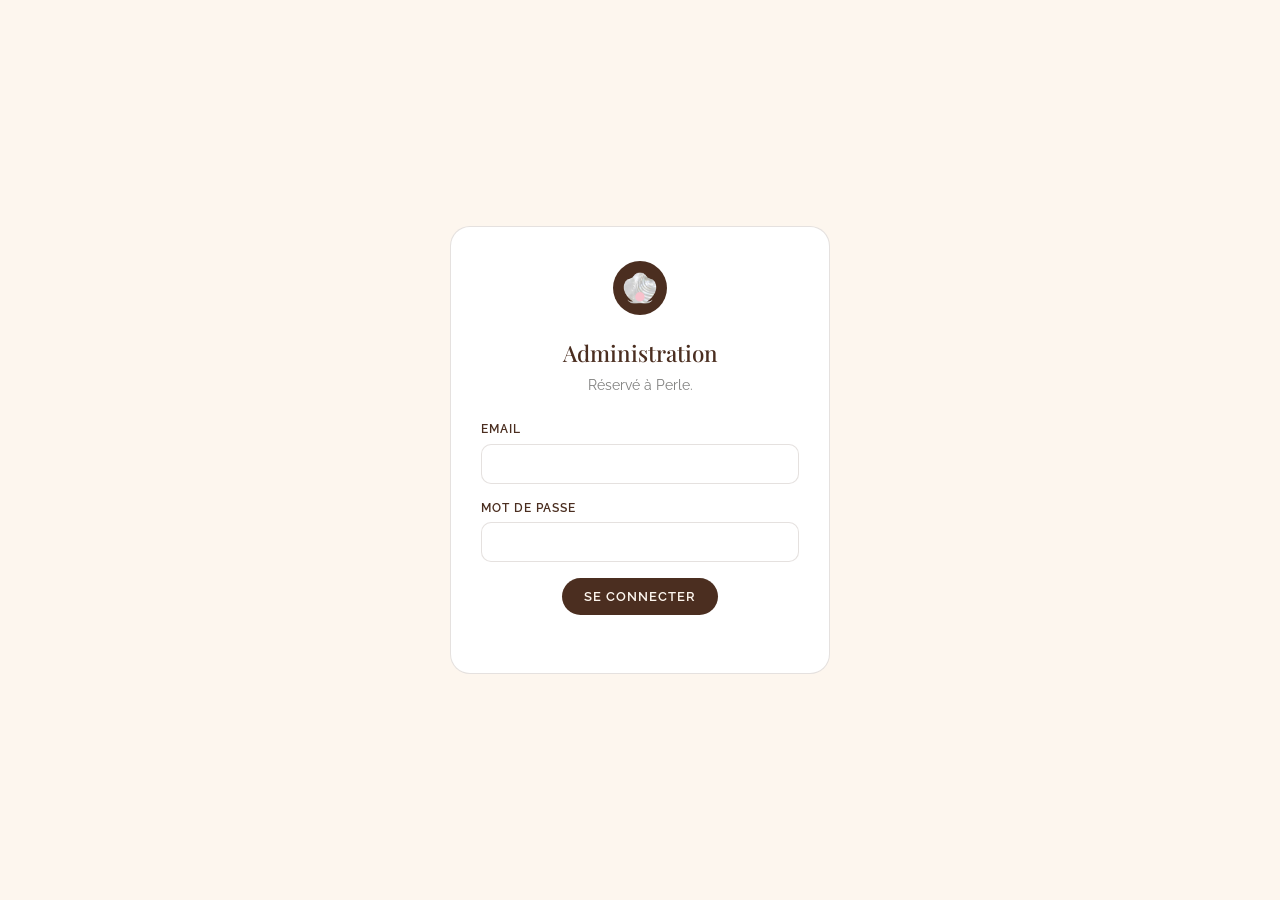
==== admin/index.html @ dd864537 "Ajoute l'interface d'administration Le moteur existait mais aucun ecran ne permettait de s'en servir" ====
<!DOCTYPE html>
<html lang="fr" translate="no">
<head>
  <meta charset="UTF-8">
  <meta name="google" content="notranslate">
  <meta name="viewport" content="width=device-width, initial-scale=1.0">
  <title>Administration — Perle</title>
  <meta name="robots" content="noindex, nofollow">
  <meta name="theme-color" content="#4B2E20">
  <link rel="icon" type="image/png" href="/favicon.png">
  <link rel="preconnect" href="https://fonts.googleapis.com">
  <link rel="preconnect" href="https://fonts.gstatic.com" crossorigin>
  <link href="https://fonts.googleapis.com/css2?family=Playfair+Display:wght@400;500;600&family=Raleway:wght@300;400;500;600;700&display=swap" rel="stylesheet">
  <link rel="stylesheet" href="admin.css?v=1">
</head>
<body>

<!-- ── Connexion ─────────────────────────────────────────────────────── -->
<section id="vueConnexion" class="connexion" hidden>
  <form class="carte-connexion" id="formConnexion" novalidate>
    <img src="/logo-petit.png" alt="" width="54" height="54">
    <h1>Administration</h1>
    <p class="sous">Réservé à Perle.</p>
    <label for="email">Email</label>
    <input id="email" name="email" type="email" required autocomplete="username">
    <label for="motdepasse">Mot de passe</label>
    <input id="motdepasse" name="motdepasse" type="password" required autocomplete="current-password">
    <button type="submit" class="bouton">Se connecter</button>
    <p class="erreur" id="erreurConnexion" role="alert"></p>
  </form>
</section>

<!-- ── Administration ────────────────────────────────────────────────── -->
<div id="vueAdmin" hidden>
  <header class="entete">
    <div class="entete-gauche">
      <img src="/logo-petit.png" alt="" width="34" height="34">
      <span class="marque">Perle</span>
      <span class="badge">Administration</span>
    </div>
    <div class="entete-droite">
      <a href="/" class="lien-discret">Voir le site</a>
      <button type="button" class="lien-discret" id="boutonDeconnexion">Se déconnecter</button>
    </div>
  </header>

  <nav class="onglets" aria-label="Sections">
    <a href="#planning" data-onglet="planning">Planning</a>
    <a href="#clientes" data-onglet="clientes">Clientes</a>
  </nav>

  <main class="contenu">
    <!-- Planning -->
    <section id="ongletPlanning" class="onglet-vue">
      <div class="titre-ligne">
        <h2>Cours &amp; stages</h2>
        <button type="button" class="bouton" id="boutonNouvelle">Nouvelle séance</button>
      </div>
      <div id="listePlanning" class="chargement">Chargement…</div>
    </section>

    <!-- Clientes -->
    <section id="ongletClientes" class="onglet-vue" hidden>
      <div class="titre-ligne">
        <h2>Clientes</h2>
        <input type="search" id="rechercheCliente" placeholder="Rechercher un nom, un email…" aria-label="Rechercher une cliente">
      </div>
      <div id="listeClientes" class="chargement">Chargement…</div>
    </section>

    <!-- Fiche d'une séance -->
    <section id="ongletSeance" class="onglet-vue" hidden>
      <button type="button" class="retour" id="boutonRetour">← Retour au planning</button>
      <div id="ficheSeance"></div>
    </section>
  </main>
</div>

<!-- ── Formulaire de séance, en panneau latéral ──────────────────────── -->
<div class="voile" id="voile" hidden></div>
<aside class="panneau" id="panneauSeance" hidden aria-label="Séance">
  <form id="formSeance" novalidate>
    <div class="panneau-entete">
      <h2 id="titrePanneau">Nouvelle séance</h2>
      <button type="button" class="fermer" id="fermerPanneau" aria-label="Fermer">✕</button>
    </div>

    <input type="hidden" name="id" id="champId">

    <div class="duo">
      <label>Format
        <select name="type" id="champType">
          <option value="cours">Cours</option>
          <option value="stage">Stage</option>
        </select>
      </label>
      <label>Discipline
        <select name="discipline" id="champDiscipline">
          <option>Yoga</option><option>Pilates</option><option>Méditation</option>
          <option>Respiration</option><option>Barre</option><option>Stretching</option>
        </select>
      </label>
    </div>

    <label>Titre
      <input name="titre" id="champTitre" required placeholder="Pilates au lever du soleil">
    </label>

    <label>Lieu
      <input name="lieu" id="champLieu" required placeholder="Hôtel Belles Rives, Antibes">
    </label>

    <div class="duo">
      <label>Date
        <input type="date" name="date" id="champDate" required>
      </label>
      <div class="duo">
        <label>Début <input type="time" name="heureDebut" id="champHeureDebut" required></label>
        <label>Fin <input type="time" name="heureFin" id="champHeureFin" required></label>
      </div>
    </div>

    <div class="duo">
      <label>Places
        <input type="number" name="capacite" id="champCapacite" min="1" required placeholder="12">
      </label>
      <label>Coût en crédits
        <input type="number" name="cout_credits" id="champCout" min="0" value="1">
      </label>
    </div>

    <label>Prix en euros
      <input type="number" name="prix" id="champPrix" min="0" step="1" value="0">
      <span class="aide">Pour un stage réglé directement. Laissez 0 pour un cours payé en crédits.</span>
    </label>

    <label>Description
      <textarea name="description" id="champDescription" rows="3" placeholder="Déroulé, niveau, matériel fourni…"></textarea>
    </label>

    <label>Statut
      <select name="statut" id="champStatut">
        <option value="brouillon">Brouillon — invisible sur le site</option>
        <option value="publiee">Publiée — réservable</option>
        <option value="annulee">Annulée</option>
      </select>
    </label>

    <p class="erreur" id="erreurSeance" role="alert"></p>

    <div class="panneau-actions">
      <button type="submit" class="bouton" id="boutonEnregistrer">Publier</button>
      <button type="button" class="bouton-danger" id="boutonSupprimer" hidden>Supprimer</button>
    </div>
  </form>
</aside>

<div class="message" id="message" role="status" hidden></div>

<script src="admin.js?v=1"></script>
</body>
</html>
---- admin/admin.css ----
/* ============================================================
   PERLE — Administration
   Outil de travail : dense, lisible, rapide. Il reprend la charte
   du site sans ses effets, qui ralentiraient un usage quotidien.
   ============================================================ */

:root {
  --marron: #4B2E20;
  --rose:   #F8C1CC;
  --creme:  #E6D7B8;
  --perle:  #FDF6EE;
  --encre:  #2C2C2A;
  --bord:   rgba(75, 46, 32, .14);
}

* { box-sizing: border-box; }

body {
  margin: 0;
  font-family: 'Raleway', system-ui, sans-serif;
  background: var(--perle);
  color: var(--encre);
  font-size: 15px;
  line-height: 1.55;
}

h1, h2, h3 { font-family: 'Playfair Display', Georgia, serif; font-weight: 500; color: var(--marron); }

/* ── Connexion ───────────────────────────────────────────────── */
.connexion { min-height: 100vh; display: grid; place-items: center; padding: 20px; }
.carte-connexion {
  width: 100%; max-width: 380px; background: #fff; border: 1px solid var(--bord);
  border-radius: 20px; padding: 34px 30px; text-align: center;
}
.carte-connexion img { border-radius: 50%; margin-bottom: 14px; }
.carte-connexion h1 { font-size: 1.4rem; margin: 0 0 4px; }
.carte-connexion .sous { margin: 0 0 24px; font-size: .88rem; opacity: .6; }
.carte-connexion label {
  display: block; text-align: left; font-size: .72rem; letter-spacing: .09em;
  text-transform: uppercase; font-weight: 600; color: var(--marron); margin-bottom: 5px;
}
.carte-connexion input { width: 100%; margin-bottom: 16px; }

/* ── Champs ──────────────────────────────────────────────────── */
input, select, textarea {
  width: 100%; padding: 10px 13px; border: 1px solid var(--bord); border-radius: 10px;
  background: #fff; font-family: inherit; font-size: .94rem; color: var(--encre);
}
input:focus, select:focus, textarea:focus { outline: none; border-color: var(--marron); }
textarea { resize: vertical; }

.bouton {
  display: inline-block; padding: 11px 22px; border: none; border-radius: 999px;
  background: var(--marron); color: var(--perle); font-family: inherit;
  font-size: .8rem; letter-spacing: .08em; text-transform: uppercase;
  font-weight: 600; cursor: pointer;
}
.bouton:hover { opacity: .9; }
.bouton:disabled { opacity: .5; cursor: default; }
.bouton-danger {
  padding: 11px 20px; border: 1px solid rgba(160, 58, 58, .4); border-radius: 999px;
  background: none; color: #A03A3A; font-family: inherit; font-size: .78rem;
  letter-spacing: .06em; text-transform: uppercase; cursor: pointer;
}

.erreur { color: #A03A3A; font-size: .86rem; margin: 10px 0 0; min-height: 1em; }

/* ── En-tête ─────────────────────────────────────────────────── */
.entete {
  display: flex; align-items: center; justify-content: space-between; gap: 16px;
  padding: 14px 24px; background: #fff; border-bottom: 1px solid var(--bord);
  position: sticky; top: 0; z-index: 10; flex-wrap: wrap;
}
.entete-gauche { display: flex; align-items: center; gap: 10px; }
.entete-gauche img { border-radius: 50%; }
.marque { font-family: 'Playfair Display', Georgia, serif; font-size: 1.15rem; color: var(--marron); }
.badge {
  font-size: .64rem; letter-spacing: .12em; text-transform: uppercase;
  font-weight: 600; color: var(--marron); background: var(--creme);
  padding: 3px 9px; border-radius: 999px;
}
.entete-droite { display: flex; gap: 18px; align-items: center; }
.lien-discret {
  background: none; border: none; padding: 0; font-family: inherit; font-size: .84rem;
  color: var(--encre); opacity: .65; text-decoration: none; cursor: pointer;
}
.lien-discret:hover { opacity: 1; text-decoration: underline; text-underline-offset: 3px; }

/* ── Onglets ─────────────────────────────────────────────────── */
.onglets {
  display: flex; gap: 4px; padding: 0 24px; background: #fff;
  border-bottom: 1px solid var(--bord); overflow-x: auto;
}
.onglets a {
  padding: 12px 18px; text-decoration: none; color: var(--encre);
  font-size: .86rem; font-weight: 500; border-bottom: 2px solid transparent;
  white-space: nowrap;
}
.onglets a.actif { color: var(--marron); border-bottom-color: var(--marron); font-weight: 600; }

/* ── Contenu ─────────────────────────────────────────────────── */
.contenu { max-width: 1100px; margin: 0 auto; padding: 28px 24px 60px; }
.titre-ligne {
  display: flex; align-items: center; justify-content: space-between;
  gap: 16px; margin-bottom: 20px; flex-wrap: wrap;
}
.titre-ligne h2 { font-size: 1.5rem; margin: 0; }
.titre-ligne input[type=search] { max-width: 280px; }
.chargement { padding: 40px; text-align: center; opacity: .5; font-size: .9rem; }

.vide {
  padding: 44px 20px; text-align: center; border: 1px dashed var(--bord);
  border-radius: 16px; background: #fff; opacity: .7; font-size: .92rem;
}

/* ── Groupes de séances ──────────────────────────────────────── */
.groupe-titre {
  font-size: .72rem; letter-spacing: .12em; text-transform: uppercase;
  font-weight: 700; color: var(--marron); opacity: .6; margin: 26px 0 10px;
}
.groupe-titre:first-child { margin-top: 0; }

.carte {
  background: #fff; border: 1px solid var(--bord); border-radius: 14px;
  padding: 16px 18px; margin-bottom: 10px; display: flex; gap: 18px;
  align-items: center; cursor: pointer; text-align: left; width: 100%;
  font-family: inherit; font-size: inherit; color: inherit;
}
.carte:hover { border-color: var(--marron); }
.carte.passee { opacity: .55; }

.carte-date {
  flex: none; width: 58px; text-align: center; line-height: 1.1;
  padding-right: 16px; border-right: 1px solid var(--bord);
}
.carte-date b { display: block; font-family: 'Playfair Display', Georgia, serif;
  font-size: 1.5rem; color: var(--marron); }
.carte-date span { font-size: .68rem; text-transform: uppercase; letter-spacing: .07em; opacity: .6; }

.carte-corps { flex: 1; min-width: 0; }
.carte-corps h3 { margin: 0 0 2px; font-size: 1.02rem; }
.carte-meta { font-size: .82rem; opacity: .65; }

.carte-droite { flex: none; text-align: right; display: flex; flex-direction: column; gap: 5px; align-items: flex-end; }
.places { font-size: .9rem; font-weight: 600; color: var(--marron); }
.places.complet { color: #A03A3A; }

.etat {
  font-size: .64rem; letter-spacing: .09em; text-transform: uppercase;
  font-weight: 700; padding: 3px 9px; border-radius: 999px;
}
.etat.publiee  { background: rgba(75,46,32,.9);  color: var(--perle); }
.etat.brouillon { background: var(--creme); color: var(--marron); }
.etat.annulee  { background: rgba(160,58,58,.14); color: #A03A3A; }

/* ── Tableaux ────────────────────────────────────────────────── */
.tableau { width: 100%; background: #fff; border: 1px solid var(--bord);
  border-radius: 14px; border-collapse: separate; border-spacing: 0; overflow: hidden; }
.tableau th {
  text-align: left; font-size: .68rem; letter-spacing: .1em; text-transform: uppercase;
  font-weight: 700; color: var(--marron); background: rgba(230,215,184,.35);
  padding: 10px 14px;
}
.tableau td { padding: 12px 14px; border-top: 1px solid var(--bord); vertical-align: top; font-size: .9rem; }
.tableau tr.annulee { opacity: .45; }
.tableau a { color: var(--marron); }
.enveloppe-tableau { overflow-x: auto; }

/* ── Fiche cliente ───────────────────────────────────────────── */
.cliente {
  background: #fff; border: 1px solid var(--bord); border-radius: 14px;
  padding: 18px; margin-bottom: 10px;
}
.cliente-entete { display: flex; justify-content: space-between; gap: 16px; flex-wrap: wrap; }
.cliente-entete h3 { margin: 0 0 2px; font-size: 1.05rem; }
.cliente-contact { font-size: .86rem; opacity: .75; }
.cliente-contact a { color: var(--marron); }
.cliente-meta { font-size: .78rem; opacity: .55; margin-top: 3px; }
.solde { text-align: right; flex: none; }
.solde b { display: block; font-family: 'Playfair Display', Georgia, serif;
  font-size: 2rem; color: var(--marron); line-height: 1; }
.solde span { font-size: .64rem; letter-spacing: .1em; text-transform: uppercase; opacity: .55; }
.expire { font-size: .74rem; color: var(--marron); opacity: .8; margin-top: 4px; }
.expire.urgent { color: #A03A3A; opacity: 1; font-weight: 600; }

.ligne-credits { display: flex; gap: 8px; flex-wrap: wrap; margin-top: 14px; align-items: flex-start; }
.ligne-credits input[type=number] { width: 78px; flex: none; }
.ligne-credits input[type=text] { flex: 1; min-width: 160px; }
.ligne-credits .bouton { padding: 10px 16px; }

details.historique { margin-top: 10px; }
details.historique summary { cursor: pointer; font-size: .78rem; opacity: .55; }
details.historique summary:hover { opacity: .9; }
details.historique ul { margin: 8px 0 0; padding-left: 18px; font-size: .8rem; opacity: .75; }

/* ── Panneau latéral ─────────────────────────────────────────── */
.voile { position: fixed; inset: 0; background: rgba(44,44,42,.45); z-index: 40; }
.panneau {
  position: fixed; top: 0; right: 0; bottom: 0; width: min(460px, 100%);
  background: var(--perle); z-index: 50; overflow-y: auto; padding: 24px;
  box-shadow: -10px 0 40px rgba(75,46,32,.18);
}
.panneau-entete { display: flex; justify-content: space-between; align-items: center; margin-bottom: 20px; }
.panneau-entete h2 { margin: 0; font-size: 1.25rem; }
.fermer { background: none; border: none; font-size: 1.2rem; cursor: pointer; color: var(--marron); padding: 4px 8px; }
.panneau label {
  display: block; margin-bottom: 14px; font-size: .72rem; letter-spacing: .09em;
  text-transform: uppercase; font-weight: 600; color: var(--marron);
}
.panneau label input, .panneau label select, .panneau label textarea {
  margin-top: 5px; text-transform: none; letter-spacing: normal; font-weight: 400;
}
.duo { display: grid; grid-template-columns: 1fr 1fr; gap: 12px; }
.aide { display: block; margin-top: 4px; font-size: .72rem; text-transform: none;
  letter-spacing: normal; font-weight: 400; opacity: .6; }
.panneau-actions { display: flex; gap: 12px; align-items: center; margin-top: 8px; flex-wrap: wrap; }

.retour { background: none; border: none; padding: 0 0 16px; font-family: inherit;
  font-size: .86rem; color: var(--marron); cursor: pointer; }
.retour:hover { text-decoration: underline; text-underline-offset: 3px; }

/* ── Message flottant ────────────────────────────────────────── */
.message {
  position: fixed; left: 50%; bottom: 26px; transform: translateX(-50%);
  background: var(--marron); color: var(--perle); padding: 12px 22px;
  border-radius: 999px; font-size: .88rem; z-index: 60; max-width: 90vw;
  box-shadow: 0 8px 30px rgba(75,46,32,.3);
}
.message.echec { background: #A03A3A; }

@media (max-width: 640px) {
  .contenu { padding: 20px 16px 50px; }
  .entete, .onglets { padding-left: 16px; padding-right: 16px; }
  .duo { grid-template-columns: 1fr; }
  .carte { gap: 12px; padding: 14px; }
  .carte-droite { align-items: flex-end; }
  .titre-ligne input[type=search] { max-width: none; width: 100%; }
}
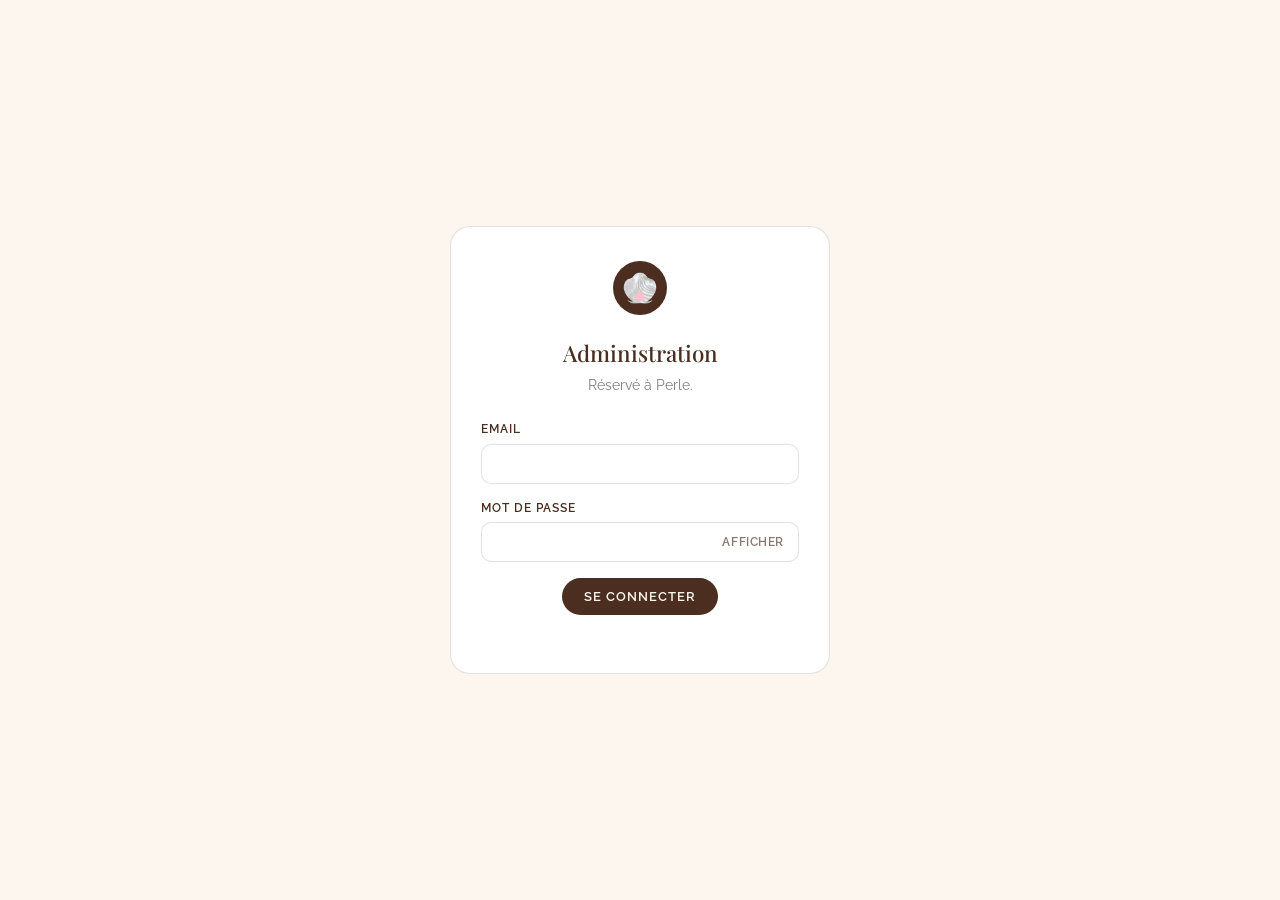
==== commit e649d21b: "Rend visible ce qui se passe a la connexion « Rien ne se passe » venait d'un message d'erreur trop d" ====
--- a/admin/index.html
+++ b/admin/index.html
@@ -11,7 +11,7 @@
   <link rel="preconnect" href="https://fonts.googleapis.com">
   <link rel="preconnect" href="https://fonts.gstatic.com" crossorigin>
   <link href="https://fonts.googleapis.com/css2?family=Playfair+Display:wght@400;500;600&family=Raleway:wght@300;400;500;600;700&display=swap" rel="stylesheet">
-  <link rel="stylesheet" href="admin.css?v=1">
+  <link rel="stylesheet" href="admin.css?v=2">
 </head>
 <body>
 
@@ -24,7 +24,10 @@
     <label for="email">Email</label>
     <input id="email" name="email" type="email" required autocomplete="username">
     <label for="motdepasse">Mot de passe</label>
-    <input id="motdepasse" name="motdepasse" type="password" required autocomplete="current-password">
+    <div class="champ-mdp">
+      <input id="motdepasse" name="motdepasse" type="password" required autocomplete="current-password">
+      <button type="button" id="voirMdp" aria-label="Afficher le mot de passe">Afficher</button>
+    </div>
     <button type="submit" class="bouton">Se connecter</button>
     <p class="erreur" id="erreurConnexion" role="alert"></p>
   </form>
@@ -157,6 +160,6 @@
 
 <div class="message" id="message" role="status" hidden></div>
 
-<script src="admin.js?v=1"></script>
+<script src="admin.js?v=2"></script>
 </body>
 </html>
--- a/admin/admin.css
+++ b/admin/admin.css
@@ -64,6 +64,23 @@
 }
 
 .erreur { color: #A03A3A; font-size: .86rem; margin: 10px 0 0; min-height: 1em; }
+.carte-connexion .erreur:not(:empty) {
+  background: rgba(160, 58, 58, .1); border: 1px solid rgba(160, 58, 58, .3);
+  border-radius: 10px; padding: 11px 14px; margin-top: 16px; text-align: left;
+  font-weight: 500; line-height: 1.45;
+}
+
+/* Voir ce que contient reellement le champ : les navigateurs y placent
+   parfois un mot de passe enregistre a la place de ce qui est tape. */
+.champ-mdp { position: relative; margin-bottom: 16px; }
+.champ-mdp input { margin-bottom: 0; padding-right: 76px; }
+.champ-mdp button {
+  position: absolute; right: 7px; top: 50%; transform: translateY(-50%);
+  background: none; border: none; padding: 5px 8px; cursor: pointer;
+  font-family: inherit; font-size: .72rem; letter-spacing: .05em;
+  text-transform: uppercase; font-weight: 600; color: var(--marron); opacity: .65;
+}
+.champ-mdp button:hover { opacity: 1; }
 
 /* ── En-tête ─────────────────────────────────────────────────── */
 .entete {
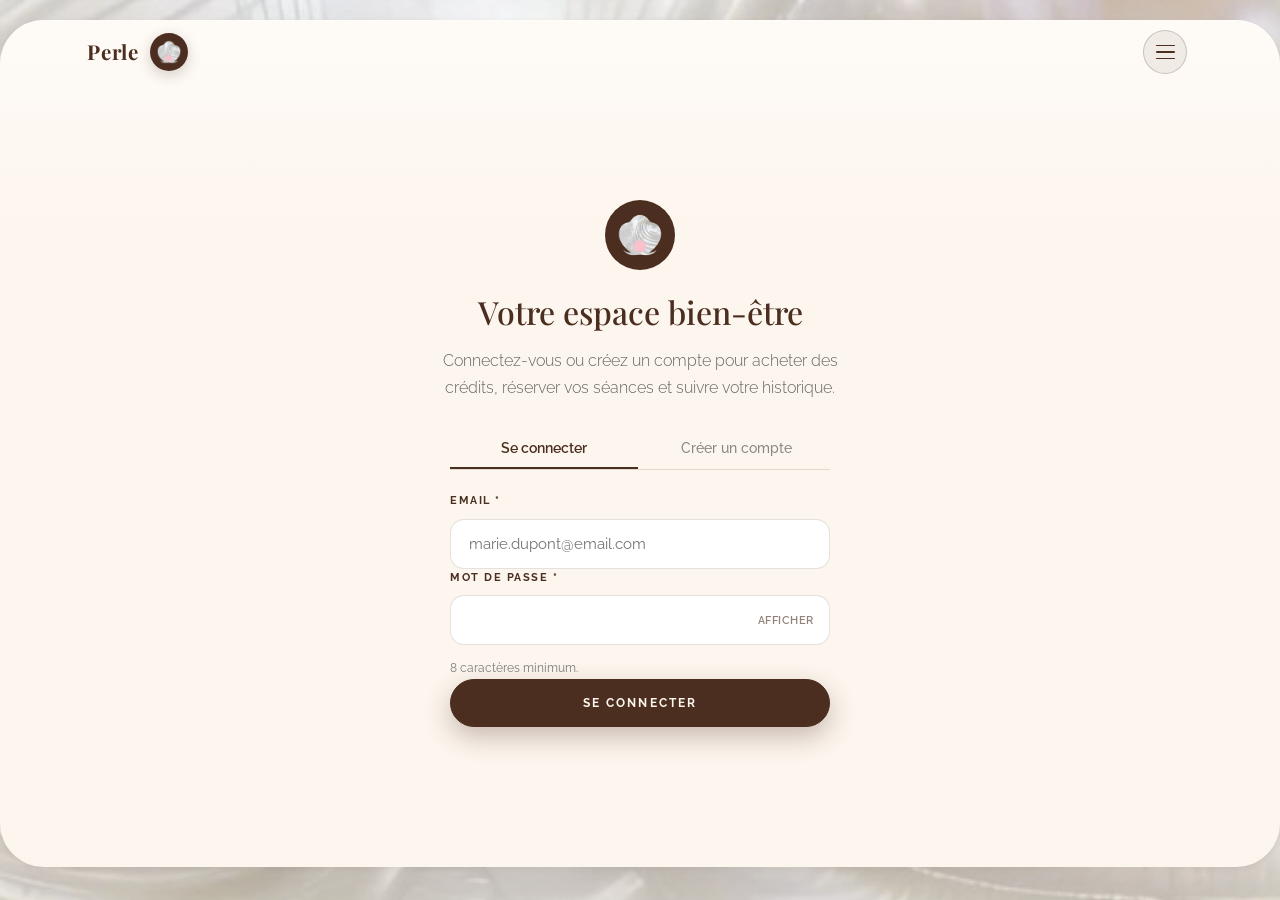
==== commit 08efc053: "Une seule connexion pour les clientes et pour Perle Il y avait deux formulaires : celui du site et c" ====
--- a/admin/index.html
+++ b/admin/index.html
@@ -11,27 +11,9 @@
   <link rel="preconnect" href="https://fonts.googleapis.com">
   <link rel="preconnect" href="https://fonts.gstatic.com" crossorigin>
   <link href="https://fonts.googleapis.com/css2?family=Playfair+Display:wght@400;500;600&family=Raleway:wght@300;400;500;600;700&display=swap" rel="stylesheet">
-  <link rel="stylesheet" href="admin.css?v=2">
+  <link rel="stylesheet" href="admin.css?v=4">
 </head>
 <body>
-
-<!-- ── Connexion ─────────────────────────────────────────────────────── -->
-<section id="vueConnexion" class="connexion" hidden>
-  <form class="carte-connexion" id="formConnexion" novalidate>
-    <img src="/logo-petit.png" alt="" width="54" height="54">
-    <h1>Administration</h1>
-    <p class="sous">Réservé à Perle.</p>
-    <label for="email">Email</label>
-    <input id="email" name="email" type="email" required autocomplete="username">
-    <label for="motdepasse">Mot de passe</label>
-    <div class="champ-mdp">
-      <input id="motdepasse" name="motdepasse" type="password" required autocomplete="current-password">
-      <button type="button" id="voirMdp" aria-label="Afficher le mot de passe">Afficher</button>
-    </div>
-    <button type="submit" class="bouton">Se connecter</button>
-    <p class="erreur" id="erreurConnexion" role="alert"></p>
-  </form>
-</section>
 
 <!-- ── Administration ────────────────────────────────────────────────── -->
 <div id="vueAdmin" hidden>
@@ -160,6 +142,6 @@
 
 <div class="message" id="message" role="status" hidden></div>
 
-<script src="admin.js?v=2"></script>
+<script src="admin.js?v=4"></script>
 </body>
 </html>
--- a/admin/admin.css
+++ b/admin/admin.css
@@ -14,6 +14,12 @@
 }
 
 * { box-sizing: border-box; }
+
+/* L'attribut hidden ne fait que proposer display:none, et toute regle de
+   style le contredit. Sans ce !important, `.connexion { display: grid }`
+   gardait le formulaire de connexion affiche apres l'identification, avec
+   l'administration empilee dessous : on croyait que rien ne se passait. */
+[hidden] { display: none !important; }
 
 body {
   margin: 0;
